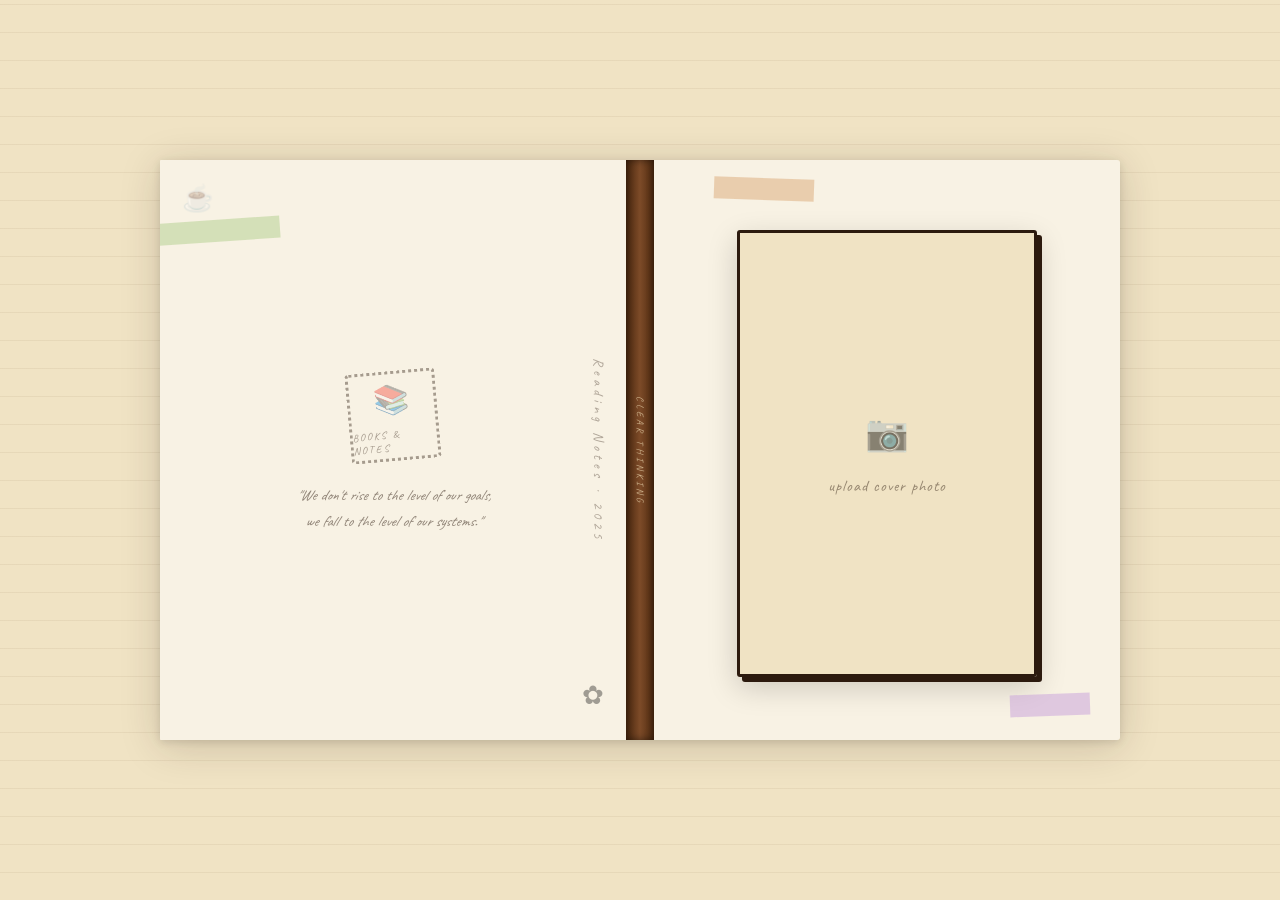
==== index.html @ caf85162 "Initial release: hand-drawn flip-book reading notes template - Flip-page animation (cover → TOC → Pa" ====
<!DOCTYPE html>
<html lang="zh">
<head>
  <meta charset="UTF-8">
  <meta name="viewport" content="width=device-width, initial-scale=1.0">
  <title>Reading Notes · Clear Thinking</title>
  <link href="https://fonts.googleapis.com/css2?family=Caveat:wght@400;600;700&family=Kalam:wght@300;400;700&display=swap" rel="stylesheet">
  <link rel="stylesheet" href="style.css">
</head>
<body>

  <div class="book-wrap" id="bookWrap">

    <!-- ═══ SPREAD 0: COVER ═══ -->
    <div class="spread active" id="s0">
      <div class="page left cover-back">
        <div class="deco-corner top-left">☕</div>
        <div class="deco-corner bottom-right">✿</div>
        <div class="vertical-text">Reading Notes · 2025</div>
        <div class="stamp">
          <div class="stamp-inner">
            <span>📚</span>
            <small>BOOKS & NOTES</small>
          </div>
        </div>
        <p class="cover-back-quote">"We don't rise to the level of our goals,<br>we fall to the level of our systems."</p>
        <div class="washi washi-h" style="top:60px;left:-10px;width:130px;transform:rotate(-4deg);background:rgba(184,210,150,0.55);"></div>
      </div>

      <div class="spine"></div>

      <div class="page right cover-front" id="coverFront">
        <div class="washi washi-h" style="top:18px;left:60px;width:100px;transform:rotate(2deg);background:rgba(220,170,120,0.5);"></div>
        <div class="cover-img-frame" id="coverFrame">
          <!-- shown when no image uploaded yet -->
          <div class="upload-placeholder" id="uploadPlaceholder">
            <div class="upload-icon">📷</div>
            <p class="upload-label">upload cover photo</p>
          </div>
          <!-- shown once image is uploaded -->
          <img id="coverImg" src="" alt="Book cover" style="display:none">
          <div class="change-cover-btn" id="changeCoverBtn" style="display:none">↻ change</div>
          <div class="cover-hover-hint" id="openHint" style="display:none">click to open ↗</div>
          <input type="file" id="coverUpload" accept="image/*" style="display:none">
        </div>
        <div class="open-hint" id="openHintBelow" style="display:none" onclick="flipTo('s1')">— open book —</div>
        <div class="washi washi-h" style="bottom:24px;right:30px;width:80px;transform:rotate(-2deg);background:rgba(200,160,220,0.5);"></div>
      </div>
    </div>

    <!-- ═══ SPREAD 1: TABLE OF CONTENTS ═══ -->
    <div class="spread" id="s1">
      <div class="page left toc-left">
        <div class="washi washi-h" style="top:30px;left:-10px;width:120px;transform:rotate(3deg);background:rgba(240,180,100,0.55);"></div>
        <div class="toc-title-block">
          <div class="toc-tag">Reading Notes</div>
          <h1 class="book-title">Clear<br>Thinking</h1>
          <p class="book-author">— Shane Parrish —</p>
        </div>
        <div class="toc-deco-img" id="tocThumbWrap" style="display:none">
          <img id="tocThumb" src="" alt="cover thumbnail">
        </div>
        <p class="toc-tagline">Turning ordinary moments<br>into extraordinary results ♡</p>
        <div class="toc-date">
          <label class="toc-date-label">Started</label>
          <input type="date" class="date-picker" id="startDate">
        </div>
        <div class="washi washi-v" style="bottom:0;right:18px;height:120px;transform:rotate(2deg);background:rgba(150,200,220,0.45);"></div>
      </div>

      <div class="spine"></div>

      <div class="page right toc-right">
        <h2 class="toc-heading">Contents</h2>
        <div class="part-list">
          <div class="part-card" style="--accent:#e07b54;--rot:-1deg" onclick="flipTo('s2')">
            <span class="part-num">Part 1</span>
            <span class="part-name">The Enemies of<br>Clear Thinking</span>
            <span class="part-arrow">→</span>
          </div>
          <div class="part-card" style="--accent:#7fb5c5;--rot:0.8deg" onclick="flipTo('s3')">
            <span class="part-num">Part 2</span>
            <span class="part-name">Building Strength</span>
            <span class="part-arrow">→</span>
          </div>
          <div class="part-card" style="--accent:#b5c99a;--rot:-0.5deg" onclick="flipTo('s4')">
            <span class="part-num">Part 3</span>
            <span class="part-name">Managing Weaknesses</span>
            <span class="part-arrow">→</span>
          </div>
          <div class="part-card" style="--accent:#d4a5a5;--rot:1deg" onclick="flipTo('s5')">
            <span class="part-num">Part 4</span>
            <span class="part-name">Decisions</span>
            <span class="part-arrow">→</span>
          </div>
          <div class="part-card" style="--accent:#c9a7cb;--rot:-0.8deg" onclick="flipTo('s6')">
            <span class="part-num">Part 5</span>
            <span class="part-name">Wanting What Matters</span>
            <span class="part-arrow">→</span>
          </div>
        </div>
        <div class="nav-row">
          <button class="nav-btn" onclick="flipTo('s0', true)">← Back</button>
        </div>
      </div>
    </div>

    <!-- ═══ SPREAD 2: PART 1 ═══ -->
    <div class="spread" id="s2">
      <div class="page left part-left" style="--part-color:#e07b54">
        <div class="part-header">
          <div class="part-label">Part 1</div>
          <h2 class="part-title">The Enemies of<br>Clear Thinking</h2>
        </div>
        <div class="part-themes">
          <div class="theme-tag">Emotion Defaults</div>
          <div class="theme-tag">Ego Defaults</div>
          <div class="theme-tag">Social Pressure</div>
          <div class="theme-tag">Inertia</div>
        </div>
        <div class="part-summary">
          <p>Our biggest obstacle isn't intelligence — it's the automatic defaults our brain uses to navigate the world. These defaults bypass careful thinking and lead us astray without us even realizing it.</p>
        </div>
        <div class="key-quote">
          <span class="quote-mark">"</span>
          Your defaults run much of your life — and most people don't even know they have them.
          <span class="quote-mark">"</span>
        </div>
        <div class="washi washi-h" style="bottom:40px;left:-10px;width:140px;transform:rotate(3deg);background:rgba(224,123,84,0.35);"></div>
        <div class="nav-row">
          <button class="nav-btn toc-btn" onclick="flipTo('s1')">≡ TOC</button>
          <button class="nav-btn" onclick="flipTo('s3')">Next →</button>
        </div>
      </div>

      <div class="spine"></div>

      <div class="page right part-right" style="--part-color:#e07b54">
        <h3 class="notes-heading">My Notes</h3>
        <div class="notes-grid">
          <div class="note-block">
            <div class="note-label">💡 Key Insight</div>
            <div class="note-area" contenteditable="true" spellcheck="false" data-ph="write here..."></div>
          </div>
          <div class="note-block">
            <div class="note-label">⚡ Aha Moment</div>
            <div class="note-area" contenteditable="true" spellcheck="false" data-ph="write here..."></div>
          </div>
        </div>
        <div class="sticky-note" style="transform:rotate(-1.5deg)">
          <div class="sticky-label">To Apply in My Life:</div>
          <div class="note-area note-area-tall" contenteditable="true" spellcheck="false" data-ph="write here..."></div>
        </div>
        <div class="rating-row">
          <span class="rating-label">Chapter Rating:</span>
          <span class="stars">☆ ☆ ☆ ☆ ☆</span>
        </div>
        <div class="add-row">
          <button class="add-page-btn" onclick="addNotesPage(this)">＋ add a page</button>
        </div>
      </div>
    </div>

    <!-- ═══ SPREAD 3: PART 2 ═══ -->
    <div class="spread" id="s3">
      <div class="page left part-left" style="--part-color:#7fb5c5">
        <div class="part-header">
          <div class="part-label">Part 2</div>
          <h2 class="part-title">Building<br>Strength</h2>
        </div>
        <div class="part-themes">
          <div class="theme-tag">Self-Accountability</div>
          <div class="theme-tag">Self-Knowledge</div>
          <div class="theme-tag">Self-Control</div>
        </div>
        <div class="part-summary">
          <p>True strength isn't about willpower — it's about building systems and habits that make right thinking the path of least resistance. Know yourself, own your choices.</p>
        </div>
        <div class="key-quote">
          <span class="quote-mark">"</span>
          Position yourself so that good behavior is the default, not the exception.
          <span class="quote-mark">"</span>
        </div>
        <div class="washi washi-h" style="bottom:40px;left:-10px;width:140px;transform:rotate(-2deg);background:rgba(127,181,197,0.35);"></div>
        <div class="nav-row">
          <button class="nav-btn" onclick="flipTo('s2')">← Prev</button>
          <button class="nav-btn toc-btn" onclick="flipTo('s1')">≡ TOC</button>
          <button class="nav-btn" onclick="flipTo('s4')">Next →</button>
        </div>
      </div>

      <div class="spine"></div>

      <div class="page right part-right" style="--part-color:#7fb5c5">
        <h3 class="notes-heading">My Notes</h3>
        <div class="notes-grid">
          <div class="note-block">
            <div class="note-label">💡 Key Insight</div>
            <div class="note-area" contenteditable="true" spellcheck="false" data-ph="write here..."></div>
          </div>
          <div class="note-block">
            <div class="note-label">⚡ Aha Moment</div>
            <div class="note-area" contenteditable="true" spellcheck="false" data-ph="write here..."></div>
          </div>
        </div>
        <div class="sticky-note" style="transform:rotate(1deg)">
          <div class="sticky-label">To Apply in My Life:</div>
          <div class="note-area note-area-tall" contenteditable="true" spellcheck="false" data-ph="write here..."></div>
        </div>
        <div class="rating-row">
          <span class="rating-label">Chapter Rating:</span>
          <span class="stars">☆ ☆ ☆ ☆ ☆</span>
        </div>
        <div class="add-row">
          <button class="add-page-btn" onclick="addNotesPage(this)">＋ add a page</button>
        </div>
      </div>
    </div>

    <!-- ═══ SPREAD 4: PART 3 ═══ -->
    <div class="spread" id="s4">
      <div class="page left part-left" style="--part-color:#7a9e6e">
        <div class="part-header">
          <div class="part-label">Part 3</div>
          <h2 class="part-title">Managing<br>Weaknesses</h2>
        </div>
        <div class="part-themes">
          <div class="theme-tag">Safeguards</div>
          <div class="theme-tag">Environment Design</div>
          <div class="theme-tag">Protect Thinking</div>
        </div>
        <div class="part-summary">
          <p>You can't eliminate your weaknesses — but you can design your environment to neutralize them. Safeguards turn your best intentions into reliable outcomes.</p>
        </div>
        <div class="key-quote">
          <span class="quote-mark">"</span>
          Rules remove the need to make decisions in the moment — saving your willpower for what matters.
          <span class="quote-mark">"</span>
        </div>
        <div class="washi washi-h" style="bottom:40px;left:-10px;width:140px;transform:rotate(1.5deg);background:rgba(122,158,110,0.35);"></div>
        <div class="nav-row">
          <button class="nav-btn" onclick="flipTo('s3')">← Prev</button>
          <button class="nav-btn toc-btn" onclick="flipTo('s1')">≡ TOC</button>
          <button class="nav-btn" onclick="flipTo('s5')">Next →</button>
        </div>
      </div>

      <div class="spine"></div>

      <div class="page right part-right" style="--part-color:#7a9e6e">
        <h3 class="notes-heading">My Notes</h3>
        <div class="notes-grid">
          <div class="note-block">
            <div class="note-label">💡 Key Insight</div>
            <div class="note-area" contenteditable="true" spellcheck="false" data-ph="write here..."></div>
          </div>
          <div class="note-block">
            <div class="note-label">⚡ Aha Moment</div>
            <div class="note-area" contenteditable="true" spellcheck="false" data-ph="write here..."></div>
          </div>
        </div>
        <div class="sticky-note" style="transform:rotate(-0.8deg)">
          <div class="sticky-label">To Apply in My Life:</div>
          <div class="note-area note-area-tall" contenteditable="true" spellcheck="false" data-ph="write here..."></div>
        </div>
        <div class="rating-row">
          <span class="rating-label">Chapter Rating:</span>
          <span class="stars">☆ ☆ ☆ ☆ ☆</span>
        </div>
        <div class="add-row">
          <button class="add-page-btn" onclick="addNotesPage(this)">＋ add a page</button>
        </div>
      </div>
    </div>

    <!-- ═══ SPREAD 5: PART 4 ═══ -->
    <div class="spread" id="s5">
      <div class="page left part-left" style="--part-color:#c47a7a">
        <div class="part-header">
          <div class="part-label">Part 4</div>
          <h2 class="part-title">Decisions</h2>
        </div>
        <div class="part-themes">
          <div class="theme-tag">Define the Problem</div>
          <div class="theme-tag">Explore Options</div>
          <div class="theme-tag">Evaluate &amp; Choose</div>
        </div>
        <div class="part-summary">
          <p>Better decisions come from a better process, not from trying harder. Define the problem, explore the space, evaluate with clear criteria, then commit fully.</p>
        </div>
        <div class="key-quote">
          <span class="quote-mark">"</span>
          The quality of your decisions determines the quality of your life.
          <span class="quote-mark">"</span>
        </div>
        <div class="washi washi-h" style="bottom:40px;left:-10px;width:140px;transform:rotate(-3deg);background:rgba(196,122,122,0.35);"></div>
        <div class="nav-row">
          <button class="nav-btn" onclick="flipTo('s4')">← Prev</button>
          <button class="nav-btn toc-btn" onclick="flipTo('s1')">≡ TOC</button>
          <button class="nav-btn" onclick="flipTo('s6')">Next →</button>
        </div>
      </div>

      <div class="spine"></div>

      <div class="page right part-right" style="--part-color:#c47a7a">
        <h3 class="notes-heading">My Notes</h3>
        <div class="notes-grid">
          <div class="note-block">
            <div class="note-label">💡 Key Insight</div>
            <div class="note-area" contenteditable="true" spellcheck="false" data-ph="write here..."></div>
          </div>
          <div class="note-block">
            <div class="note-label">⚡ Aha Moment</div>
            <div class="note-area" contenteditable="true" spellcheck="false" data-ph="write here..."></div>
          </div>
        </div>
        <div class="sticky-note" style="transform:rotate(1.2deg)">
          <div class="sticky-label">To Apply in My Life:</div>
          <div class="note-area note-area-tall" contenteditable="true" spellcheck="false" data-ph="write here..."></div>
        </div>
        <div class="rating-row">
          <span class="rating-label">Chapter Rating:</span>
          <span class="stars">☆ ☆ ☆ ☆ ☆</span>
        </div>
        <div class="add-row">
          <button class="add-page-btn" onclick="addNotesPage(this)">＋ add a page</button>
        </div>
      </div>
    </div>

    <!-- ═══ SPREAD 6: PART 5 ═══ -->
    <div class="spread" id="s6">
      <div class="page left part-left" style="--part-color:#9b7cb5">
        <div class="part-header">
          <div class="part-label">Part 5</div>
          <h2 class="part-title">Wanting What<br>Matters</h2>
        </div>
        <div class="part-themes">
          <div class="theme-tag">Define Success</div>
          <div class="theme-tag">True Goals</div>
          <div class="theme-tag">The Good Life</div>
        </div>
        <div class="part-summary">
          <p>Clear thinking isn't just about avoiding mistakes — it's about directing your life toward what truly matters. Define what you want before the world defines it for you.</p>
        </div>
        <div class="key-quote">
          <span class="quote-mark">"</span>
          Most people spend their whole lives chasing things they don't actually want.
          <span class="quote-mark">"</span>
        </div>
        <div class="washi washi-h" style="bottom:40px;left:-10px;width:140px;transform:rotate(2deg);background:rgba(155,124,181,0.35);"></div>
        <div class="nav-row">
          <button class="nav-btn" onclick="flipTo('s5')">← Prev</button>
          <button class="nav-btn toc-btn" onclick="flipTo('s1')">≡ TOC</button>
        </div>
      </div>

      <div class="spine"></div>

      <div class="page right part-right" style="--part-color:#9b7cb5">
        <h3 class="notes-heading">My Notes</h3>
        <div class="notes-grid">
          <div class="note-block">
            <div class="note-label">💡 Key Insight</div>
            <div class="note-area" contenteditable="true" spellcheck="false" data-ph="write here..."></div>
          </div>
          <div class="note-block">
            <div class="note-label">⚡ Aha Moment</div>
            <div class="note-area" contenteditable="true" spellcheck="false" data-ph="write here..."></div>
          </div>
        </div>
        <div class="sticky-note" style="transform:rotate(-1deg)">
          <div class="sticky-label">To Apply in My Life:</div>
          <div class="note-area note-area-tall" contenteditable="true" spellcheck="false" data-ph="write here..."></div>
        </div>
        <div class="rating-row">
          <span class="rating-label">Overall Book Rating:</span>
          <span class="stars">☆ ☆ ☆ ☆ ☆</span>
        </div>
        <div class="add-row">
          <button class="add-page-btn" onclick="addNotesPage(this)">＋ add a page</button>
        </div>
      </div>
    </div>

  </div><!-- /book-wrap -->

  <script src="script.js"></script>
</body>
</html>
---- style.css ----
/* ── Base ───────────────────────────────────────────────── */
:root {
  --paper:       #f8f2e4;
  --paper-warm:  #f0e3c4;
  --paper-dark:  #ddc99a;
  --ink:         #2c1a0e;
  --spine-color: #6b3e26;
  --shadow:      rgba(44, 26, 14, 0.18);
}

*, *::before, *::after { box-sizing: border-box; margin: 0; padding: 0; }

body {
  min-height: 100vh;
  background: var(--paper-warm);
  /* subtle lined-paper texture */
  background-image:
    repeating-linear-gradient(
      0deg,
      transparent 0px,
      transparent 27px,
      rgba(100,70,30,0.07) 27px,
      rgba(100,70,30,0.07) 28px
    );
  display: flex;
  align-items: center;
  justify-content: center;
  font-family: 'Kalam', cursive;
  padding: 24px 16px;
  overflow-x: hidden;
}

/* ── Book Wrapper ───────────────────────────────────────── */
.book-wrap {
  perspective: 2200px;
  perspective-origin: center 40%;
}

/* ── Spread (two-page layout) ───────────────────────────── */
.spread {
  display: none;
  flex-direction: row;
  width: min(960px, 98vw);
  min-height: 580px;
  box-shadow:
    0 6px 40px var(--shadow),
    0 2px 8px rgba(0,0,0,0.12);
  border-radius: 1px 3px 3px 1px;
  position: relative;
}

/* active + outgoing must all stay flex so the animation plays through */
.spread.active,
.spread.flip-out,
.spread.flip-out-reverse { display: flex; }

/* ── Page flip animations ───────────────────────────────── */
@keyframes flipOut {
  0%   { opacity: 1; transform: perspective(2200px) rotateY(0deg)   scale(1); }
  100% { opacity: 0; transform: perspective(2200px) rotateY(-30deg) scale(0.94); }
}
@keyframes flipIn {
  0%   { opacity: 0; transform: perspective(2200px) rotateY(25deg)  scale(0.94); }
  100% { opacity: 1; transform: perspective(2200px) rotateY(0deg)   scale(1); }
}
@keyframes flipOutReverse {
  0%   { opacity: 1; transform: perspective(2200px) rotateY(0deg)   scale(1); }
  100% { opacity: 0; transform: perspective(2200px) rotateY(30deg)  scale(0.94); }
}
@keyframes flipInReverse {
  0%   { opacity: 0; transform: perspective(2200px) rotateY(-25deg) scale(0.94); }
  100% { opacity: 1; transform: perspective(2200px) rotateY(0deg)   scale(1); }
}

.spread.flip-out         { animation: flipOut        0.4s cubic-bezier(0.55,0.085,0.68,0.53) forwards; }
.spread.flip-in          { animation: flipIn         0.5s cubic-bezier(0.25,0.46,0.45,0.94)  forwards; }
.spread.flip-out-reverse { animation: flipOutReverse 0.4s cubic-bezier(0.55,0.085,0.68,0.53) forwards; }
.spread.flip-in-reverse  { animation: flipInReverse  0.5s cubic-bezier(0.25,0.46,0.45,0.94)  forwards; }

/* ── Spine ──────────────────────────────────────────────── */
.spine {
  width: 28px;
  flex-shrink: 0;
  background: linear-gradient(to right, #4e2a10, #7d4b28 50%, #4e2a10);
  box-shadow: inset 2px 0 10px rgba(0,0,0,0.35), inset -2px 0 6px rgba(0,0,0,0.2);
  position: relative;
  z-index: 2;
}
.spine::after {
  content: 'CLEAR THINKING';
  position: absolute;
  top: 50%;
  left: 50%;
  transform: translate(-50%, -50%) rotate(90deg);
  white-space: nowrap;
  font-family: 'Caveat', cursive;
  font-size: 10px;
  letter-spacing: 3px;
  color: rgba(255,240,200,0.6);
}

/* ── Page base ──────────────────────────────────────────── */
.page {
  flex: 1;
  background: var(--paper);
  padding: 38px 36px 32px;
  position: relative;
  overflow: hidden;
  min-height: 580px;
}
.page.left  { border-radius: 1px 0 0 1px; }
.page.right { border-radius: 0 3px 3px 0; }

/* ── Washi tape ─────────────────────────────────────────── */
.washi {
  position: absolute;
  z-index: 10;
  pointer-events: none;
}
.washi-h { height: 22px; }
.washi-v { width:  22px; }

/* ── Decorative corners ─────────────────────────────────── */
.deco-corner {
  position: absolute;
  font-size: 1.6rem;
  opacity: 0.35;
}
.deco-corner.top-left     { top: 20px; left: 22px; }
.deco-corner.bottom-right { bottom: 22px; right: 22px; }

/* ── COVER BACK ─────────────────────────────────────────── */
.cover-back {
  display: flex;
  flex-direction: column;
  align-items: center;
  justify-content: center;
  gap: 22px;
  background: var(--paper);
}

.vertical-text {
  writing-mode: vertical-rl;
  font-family: 'Caveat', cursive;
  font-size: 0.9rem;
  letter-spacing: 4px;
  color: var(--ink);
  opacity: 0.35;
  position: absolute;
  right: 18px;
  top: 50%;
  transform: translateY(-50%);
}

.stamp {
  width: 90px;
  height: 90px;
  border: 3px dotted var(--ink);
  border-radius: 4px;
  display: flex;
  align-items: center;
  justify-content: center;
  opacity: 0.4;
  transform: rotate(-5deg);
}
.stamp-inner {
  display: flex;
  flex-direction: column;
  align-items: center;
  gap: 4px;
}
.stamp-inner span { font-size: 1.8rem; }
.stamp-inner small {
  font-family: 'Caveat', cursive;
  font-size: 0.65rem;
  letter-spacing: 2px;
  color: var(--ink);
}

.cover-back-quote {
  font-family: 'Caveat', cursive;
  font-size: 0.95rem;
  color: var(--ink);
  opacity: 0.5;
  text-align: center;
  line-height: 1.7;
  max-width: 200px;
  font-style: italic;
}

/* ── COVER FRONT ────────────────────────────────────────── */
.cover-front {
  display: flex;
  flex-direction: column;
  align-items: center;
  justify-content: center;
  gap: 18px;
}

.cover-img-frame {
  width: min(300px, 78%);
  border: 3px solid var(--ink);
  box-shadow: 5px 5px 0 var(--ink), 0 10px 30px rgba(0,0,0,0.18);
  border-radius: 3px;
  overflow: hidden;
  position: relative;
  transition: transform 0.25s ease, box-shadow 0.25s ease;
}
.cover-img-frame:hover {
  transform: scale(1.02) rotate(0.5deg);
  box-shadow: 7px 7px 0 var(--ink), 0 14px 38px rgba(0,0,0,0.22);
}
.cover-img-frame img { width: 100%; display: block; }

/* Upload placeholder */
.upload-placeholder {
  width: 100%;
  aspect-ratio: 2/3;
  display: flex;
  flex-direction: column;
  align-items: center;
  justify-content: center;
  gap: 10px;
  background: var(--paper-warm);
  cursor: pointer;
  transition: background 0.2s;
}
.upload-placeholder:hover { background: var(--paper-dark); }
.upload-icon { font-size: 2.2rem; opacity: 0.5; }
.upload-label {
  font-family: 'Caveat', cursive;
  font-size: 1rem;
  color: var(--ink);
  opacity: 0.45;
  text-align: center;
  letter-spacing: 1px;
  line-height: 1.5;
}

/* Change photo button */
.change-cover-btn {
  position: absolute;
  top: 10px; right: 10px;
  display: none;
  align-items: center;
  gap: 4px;
  background: rgba(44,26,14,0.65);
  color: #f8f2e4;
  font-family: 'Caveat', cursive;
  font-size: 0.82rem;
  padding: 4px 10px;
  border-radius: 100px;
  cursor: pointer;
  opacity: 0;
  transition: opacity 0.2s;
  letter-spacing: 1px;
}
.cover-img-frame:hover .change-cover-btn { opacity: 1; }

/* Open hint overlay */
.cover-hover-hint {
  position: absolute;
  bottom: 0; left: 0; right: 0;
  background: rgba(44,26,14,0.72);
  color: #f8f2e4;
  font-family: 'Caveat', cursive;
  font-size: 1rem;
  text-align: center;
  padding: 8px;
  opacity: 0;
  transition: opacity 0.2s;
  letter-spacing: 1px;
  pointer-events: none;
}
.cover-img-frame:hover .cover-hover-hint { opacity: 1; }

.open-hint {
  font-family: 'Caveat', cursive;
  font-size: 1.1rem;
  color: var(--ink);
  opacity: 0.45;
  cursor: pointer;
  transition: opacity 0.2s;
  letter-spacing: 2px;
}
.open-hint:hover { opacity: 0.85; }

/* ── TOC LEFT ───────────────────────────────────────────── */
.toc-left {
  display: flex;
  flex-direction: column;
  gap: 18px;
}

.toc-title-block { margin-top: 18px; }

.toc-tag {
  display: inline-block;
  font-family: 'Caveat', cursive;
  font-size: 0.82rem;
  letter-spacing: 3px;
  text-transform: uppercase;
  color: var(--ink);
  opacity: 0.5;
  border-bottom: 1.5px solid var(--ink);
  padding-bottom: 3px;
  margin-bottom: 10px;
}

.book-title {
  font-family: 'Caveat', cursive;
  font-size: 2.8rem;
  line-height: 1.15;
  color: var(--ink);
  font-weight: 700;
}

.book-author {
  font-family: 'Kalam', cursive;
  font-size: 1rem;
  color: var(--ink);
  opacity: 0.6;
  margin-top: 6px;
  font-weight: 300;
  font-style: italic;
}

.toc-deco-img {
  width: 100px;
  border: 2px solid var(--ink);
  box-shadow: 3px 3px 0 rgba(44,26,14,0.3);
  transform: rotate(-2deg);
  overflow: hidden;
  border-radius: 2px;
  align-self: flex-end;
  margin-right: 20px;
}
.toc-deco-img img { width: 100%; display: block; }

.toc-tagline {
  font-family: 'Kalam', cursive;
  font-size: 0.92rem;
  color: var(--ink);
  opacity: 0.55;
  line-height: 1.6;
  font-style: italic;
}

.toc-date {
  display: flex;
  align-items: center;
  gap: 8px;
  border-bottom: 1.5px dashed rgba(44,26,14,0.3);
  padding-bottom: 4px;
}

.toc-date-label {
  font-family: 'Caveat', cursive;
  font-size: 0.9rem;
  color: var(--ink);
  opacity: 0.55;
  white-space: nowrap;
}

.date-picker {
  font-family: 'Kalam', cursive;
  font-size: 0.88rem;
  color: var(--ink);
  background: transparent;
  border: none;
  outline: none;
  cursor: pointer;
  opacity: 0.7;
  padding: 0;
  /* webkit calendar icon stays; just restyle the text */
  -webkit-appearance: none;
  appearance: none;
  border-bottom: 1.5px solid rgba(44,26,14,0.25);
  transition: opacity 0.15s, border-color 0.15s;
}
.date-picker:hover,
.date-picker:focus {
  opacity: 1;
  border-color: rgba(44,26,14,0.55);
}
/* Keep the picker usable on all browsers */
.date-picker::-webkit-calendar-picker-indicator {
  opacity: 0.4;
  cursor: pointer;
  filter: sepia(0.6);
}

/* ── TOC RIGHT ──────────────────────────────────────────── */
.toc-right {
  display: flex;
  flex-direction: column;
}

.toc-heading {
  font-family: 'Caveat', cursive;
  font-size: 1.6rem;
  color: var(--ink);
  margin-bottom: 14px;
  border-bottom: 2px solid rgba(44,26,14,0.2);
  padding-bottom: 6px;
}

.part-list {
  display: flex;
  flex-direction: column;
  gap: 9px;
  flex: 1;
}

.part-card {
  display: flex;
  align-items: center;
  gap: 10px;
  padding: 12px 16px;
  border: 2px solid var(--ink);
  border-radius: 3px;
  background: var(--paper);
  cursor: pointer;
  transform: rotate(var(--rot, 0deg));
  transition: all 0.2s ease;
  position: relative;
  box-shadow: 2px 2px 0 rgba(44,26,14,0.12);
}
.part-card::before {
  content: '';
  position: absolute;
  left: 0; top: 0; bottom: 0;
  width: 5px;
  background: var(--accent);
  border-radius: 2px 0 0 2px;
}
.part-card:hover {
  background: var(--accent);
  color: #fff;
  transform: rotate(0deg) translateX(4px);
  box-shadow: 3px 3px 0 rgba(44,26,14,0.18);
}
.part-card:hover .part-num { color: rgba(255,255,255,0.75); }
.part-card:hover .part-arrow { opacity: 1; }

.part-num {
  font-family: 'Caveat', cursive;
  font-size: 0.78rem;
  color: var(--ink);
  opacity: 0.55;
  min-width: 46px;
  letter-spacing: 1px;
}
.part-name {
  font-family: 'Caveat', cursive;
  font-size: 1.08rem;
  flex: 1;
  line-height: 1.3;
}
.part-arrow {
  font-size: 1rem;
  opacity: 0.3;
  transition: opacity 0.2s;
}

/* ── PART LEFT PAGE ─────────────────────────────────────── */
.part-left {
  display: flex;
  flex-direction: column;
  gap: 16px;
}

.part-header { }

.part-label {
  font-family: 'Caveat', cursive;
  font-size: 0.8rem;
  letter-spacing: 3px;
  color: var(--part-color, #888);
  text-transform: uppercase;
  margin-bottom: 6px;
  opacity: 0.8;
}

.part-title {
  font-family: 'Caveat', cursive;
  font-size: 2.3rem;
  line-height: 1.2;
  color: var(--ink);
  font-weight: 700;
  border-bottom: 3px solid var(--part-color, var(--ink));
  padding-bottom: 8px;
}

.part-themes {
  display: flex;
  flex-wrap: wrap;
  gap: 6px;
}

.theme-tag {
  display: inline-flex;
  align-items: center;
  gap: 3px;
  background: var(--part-color, #888);
  color: #fff;
  font-family: 'Caveat', cursive;
  font-size: 0.82rem;
  padding: 3px 8px 3px 10px;
  border-radius: 100px;
  opacity: 0.85;
}

.tag-del {
  background: none;
  border: none;
  color: rgba(255,255,255,0.55);
  font-size: 0.78rem;
  line-height: 1;
  padding: 0 1px;
  cursor: pointer;
  opacity: 0;
  transition: opacity 0.15s, color 0.15s;
}
.theme-tag:hover .tag-del { opacity: 1; }
.tag-del:hover { color: #fff; }

.tag-add-btn {
  font-family: 'Caveat', cursive;
  font-size: 0.82rem;
  color: var(--part-color, #888);
  background: transparent;
  border: 1.5px dashed var(--part-color, #aaa);
  border-radius: 100px;
  padding: 2px 10px;
  cursor: pointer;
  opacity: 0.5;
  transition: all 0.15s;
}
.tag-add-btn:hover {
  opacity: 1;
  background: var(--part-color, #888);
  color: #fff;
  border-style: solid;
}

.tag-input {
  font-family: 'Kalam', cursive;
  font-size: 0.82rem;
  color: var(--ink);
  background: rgba(255,255,255,0.6);
  border: 1.5px solid var(--part-color, #888);
  border-radius: 100px;
  outline: none;
  width: 88px;
  padding: 2px 10px;
}

.part-summary {
  font-family: 'Kalam', cursive;
  font-size: 0.92rem;
  line-height: 1.75;
  color: var(--ink);
  opacity: 0.75;
  border-radius: 4px;
  padding: 4px 6px;
  margin: -4px -6px;
  transition: background 0.15s;
  cursor: text;
  min-height: 60px;
}
.part-summary:focus {
  outline: none;
  background: rgba(255,255,255,0.5);
  opacity: 1;
}
.part-summary:empty::before {
  content: attr(data-ph);
  color: rgba(44,26,14,0.25);
  font-style: italic;
}

.key-quote {
  background: var(--paper-warm);
  border-left: 4px solid var(--part-color, var(--ink));
  padding: 12px 16px;
  font-family: 'Caveat', cursive;
  font-size: 1.0rem;
  line-height: 1.6;
  color: var(--ink);
  font-style: italic;
  border-radius: 0 4px 4px 0;
  position: relative;
  margin-top: auto;
}

.quote-mark {
  font-size: 1.4rem;
  color: var(--part-color, var(--ink));
  opacity: 0.6;
  font-style: normal;
  user-select: none;
}

.quote-text {
  outline: none;
  border-radius: 3px;
  padding: 1px 3px;
  margin: 0 -3px;
  transition: background 0.15s;
  cursor: text;
  display: inline;
  line-height: inherit;
}
.quote-text:focus {
  background: rgba(255,255,255,0.5);
}
.quote-text:empty::before {
  content: attr(data-ph);
  color: rgba(44,26,14,0.3);
  font-style: italic;
}

/* ── PART RIGHT (notes) ─────────────────────────────────── */
.part-right {
  display: flex;
  flex-direction: column;
  gap: 16px;
}

.notes-heading {
  font-family: 'Caveat', cursive;
  font-size: 1.4rem;
  color: var(--ink);
  border-bottom: 2px dashed rgba(44,26,14,0.2);
  padding-bottom: 6px;
}

.notes-grid {
  display: grid;
  grid-template-columns: 1fr 1fr;
  gap: 12px;
}

.note-block {
  background: var(--paper-warm);
  border: 1.5px solid rgba(44,26,14,0.15);
  border-radius: 4px;
  padding: 10px 12px;
}

.note-label {
  font-family: 'Caveat', cursive;
  font-size: 0.85rem;
  color: var(--part-color, var(--ink));
  margin-bottom: 8px;
  font-weight: 600;
}

.note-lines {
  display: flex;
  flex-direction: column;
  gap: 9px;
}
.line {
  border-bottom: 1.5px dashed rgba(44,26,14,0.2);
  height: 20px;
}

/* sticky note */
.sticky-note {
  background: #fff9c4;
  border: 1.5px solid rgba(180,160,50,0.4);
  box-shadow: 2px 3px 8px rgba(0,0,0,0.1), inset 0 0 20px rgba(255,240,150,0.3);
  padding: 14px 16px;
  border-radius: 3px;
  position: relative;
  flex: 1;
}
.sticky-note::before {
  content: '';
  position: absolute;
  top: -9px; left: 50%; transform: translateX(-50%);
  width: 30px; height: 18px;
  background: rgba(180,150,50,0.25);
  border-radius: 2px;
}

.sticky-label {
  font-family: 'Caveat', cursive;
  font-size: 0.88rem;
  color: #7a6a10;
  margin-bottom: 8px;
  font-weight: 600;
}

.rating-row {
  display: flex;
  align-items: center;
  gap: 10px;
  margin-top: auto;
  padding-top: 6px;
  border-top: 1.5px dashed rgba(44,26,14,0.12);
}
.rating-label {
  font-family: 'Caveat', cursive;
  font-size: 0.88rem;
  color: var(--ink);
  opacity: 0.55;
}
.stars {
  font-size: 1.2rem;
  letter-spacing: 2px;
  cursor: pointer;
  color: var(--part-color, #aaa);
  transition: transform 0.1s;
}
.stars:hover { transform: scale(1.1); }

/* ── Navigation ─────────────────────────────────────────── */
.nav-row {
  display: flex;
  gap: 10px;
  margin-top: auto;
  padding-top: 8px;
}
.toc-right .nav-row { margin-top: 16px; }

.nav-btn {
  font-family: 'Caveat', cursive;
  font-size: 1rem;
  color: var(--ink);
  background: transparent;
  border: 2px solid rgba(44,26,14,0.3);
  border-radius: 100px;
  padding: 5px 16px;
  cursor: pointer;
  transition: all 0.2s;
  letter-spacing: 1px;
}
.nav-btn:hover {
  background: var(--ink);
  color: var(--paper);
  border-color: var(--ink);
}
.nav-btn.toc-btn {
  border-style: solid;
  opacity: 0.75;
}
.nav-btn.toc-btn:hover {
  opacity: 1;
}

/* ── Editable note areas ────────────────────────────────── */
.note-area {
  display: block;
  width: 100%;
  min-height: 84px;       /* 3 lines × 28px */
  padding: 4px 2px 0;
  outline: none;
  font-family: 'Kalam', cursive;
  font-size: 0.88rem;
  line-height: 28px;
  color: var(--ink);
  word-break: break-word;
  white-space: pre-wrap;
  /* ruled lines as background */
  background-image: repeating-linear-gradient(
    transparent,
    transparent 27px,
    rgba(44,26,14,0.18) 27px,
    rgba(44,26,14,0.18) 28px
  );
  background-position: 0 0;
  cursor: text;
  border-radius: 2px;
  transition: background-color 0.15s;
}
.note-area:focus {
  background-color: rgba(255,255,255,0.55);
  outline: none;
}
/* placeholder */
.note-area:empty::before {
  content: attr(data-ph);
  color: rgba(44,26,14,0.25);
  font-style: italic;
  pointer-events: none;
}

.note-area-tall { min-height: 112px; }  /* 4 lines */

/* free-write area on extra left pages */
.note-area-free {
  flex: 1;
  min-height: 0;
  font-size: 0.9rem;
}

/* ── Add page button ────────────────────────────────────── */
.add-row {
  display: flex;
  justify-content: center;
  padding-top: 6px;
}

.add-page-btn {
  font-family: 'Caveat', cursive;
  font-size: 0.95rem;
  color: var(--part-color, #888);
  background: transparent;
  border: 2px dashed var(--part-color, #aaa);
  border-radius: 100px;
  padding: 4px 20px;
  cursor: pointer;
  opacity: 0.55;
  letter-spacing: 1px;
  transition: all 0.2s;
}
.add-page-btn:hover {
  opacity: 1;
  background: var(--part-color, #888);
  color: #fff;
  border-style: solid;
}

/* ── Extra notes pages ──────────────────────────────────── */
.ext-left {
  display: flex;
  flex-direction: column;
  gap: 14px;
  /* dot grid background */
  background-image: radial-gradient(circle, rgba(44,26,14,0.18) 1.2px, transparent 1.2px);
  background-size: 22px 22px;
  background-position: 10px 10px;
}

.ext-header {
  display: flex;
  align-items: center;
  justify-content: space-between;
  margin-bottom: 4px;
}

.ext-page-label {
  font-family: 'Caveat', cursive;
  font-size: 0.82rem;
  letter-spacing: 3px;
  text-transform: uppercase;
  color: var(--part-color, #888);
  opacity: 0.75;
  border-bottom: 2px solid var(--part-color, #888);
  padding-bottom: 3px;
}

/* ext-freewrite replaced by .note-area-free — keep rule in case old pages exist */
.ext-freewrite { display: none; }

.ext-right {
  display: flex;
  flex-direction: column;
  gap: 14px;
}

/* ── Mobile ─────────────────────────────────────────────── */
@media (max-width: 680px) {
  .spread { flex-direction: column; width: 100%; }
  .spine  { width: 100%; height: 12px; }
  .page   { min-height: auto; padding: 24px 20px; }
  .spine::after { transform: translate(-50%,-50%) rotate(0deg); }
  .cover-back { min-height: 140px; }
  .toc-deco-img { display: none; }
  .notes-grid { grid-template-columns: 1fr; }
  .book-title { font-size: 2.1rem; }
}
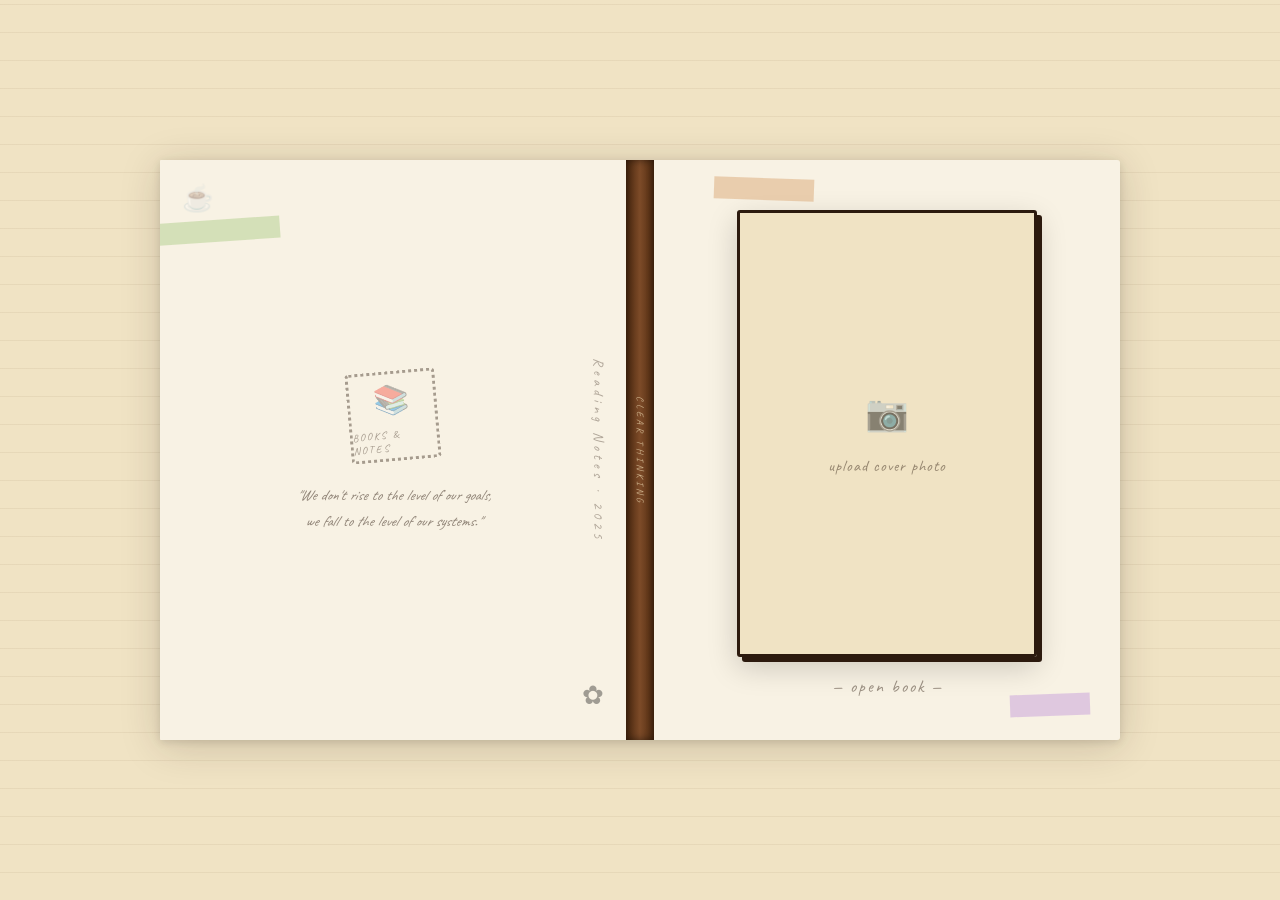
==== commit be582d23: "Add home page with book card shelf - home.html lists all books as cards with cover photo from localS" ====
--- a/index.html
+++ b/index.html
@@ -43,7 +43,7 @@
           <div class="cover-hover-hint" id="openHint" style="display:none">click to open ↗</div>
           <input type="file" id="coverUpload" accept="image/*" style="display:none">
         </div>
-        <div class="open-hint" id="openHintBelow" style="display:none" onclick="flipTo('s1')">— open book —</div>
+        <div class="open-hint" id="openHintBelow" onclick="flipTo('s1')">— open book —</div>
         <div class="washi washi-h" style="bottom:24px;right:30px;width:80px;transform:rotate(-2deg);background:rgba(200,160,220,0.5);"></div>
       </div>
     </div>
@@ -52,6 +52,7 @@
     <div class="spread" id="s1">
       <div class="page left toc-left">
         <div class="washi washi-h" style="top:30px;left:-10px;width:120px;transform:rotate(3deg);background:rgba(240,180,100,0.55);"></div>
+        <a href="home.html" class="home-link">← all books</a>
         <div class="toc-title-block">
           <div class="toc-tag">Reading Notes</div>
           <h1 class="book-title">Clear<br>Thinking</h1>
--- a/style.css
+++ b/style.css
@@ -291,6 +291,18 @@
   flex-direction: column;
   gap: 18px;
 }
+
+.home-link {
+  font-family: 'Caveat', cursive;
+  font-size: 0.82rem;
+  color: var(--ink);
+  opacity: 0.4;
+  text-decoration: none;
+  letter-spacing: 1px;
+  transition: opacity 0.15s;
+  align-self: flex-start;
+}
+.home-link:hover { opacity: 0.9; }
 
 .toc-title-block { margin-top: 18px; }
 
